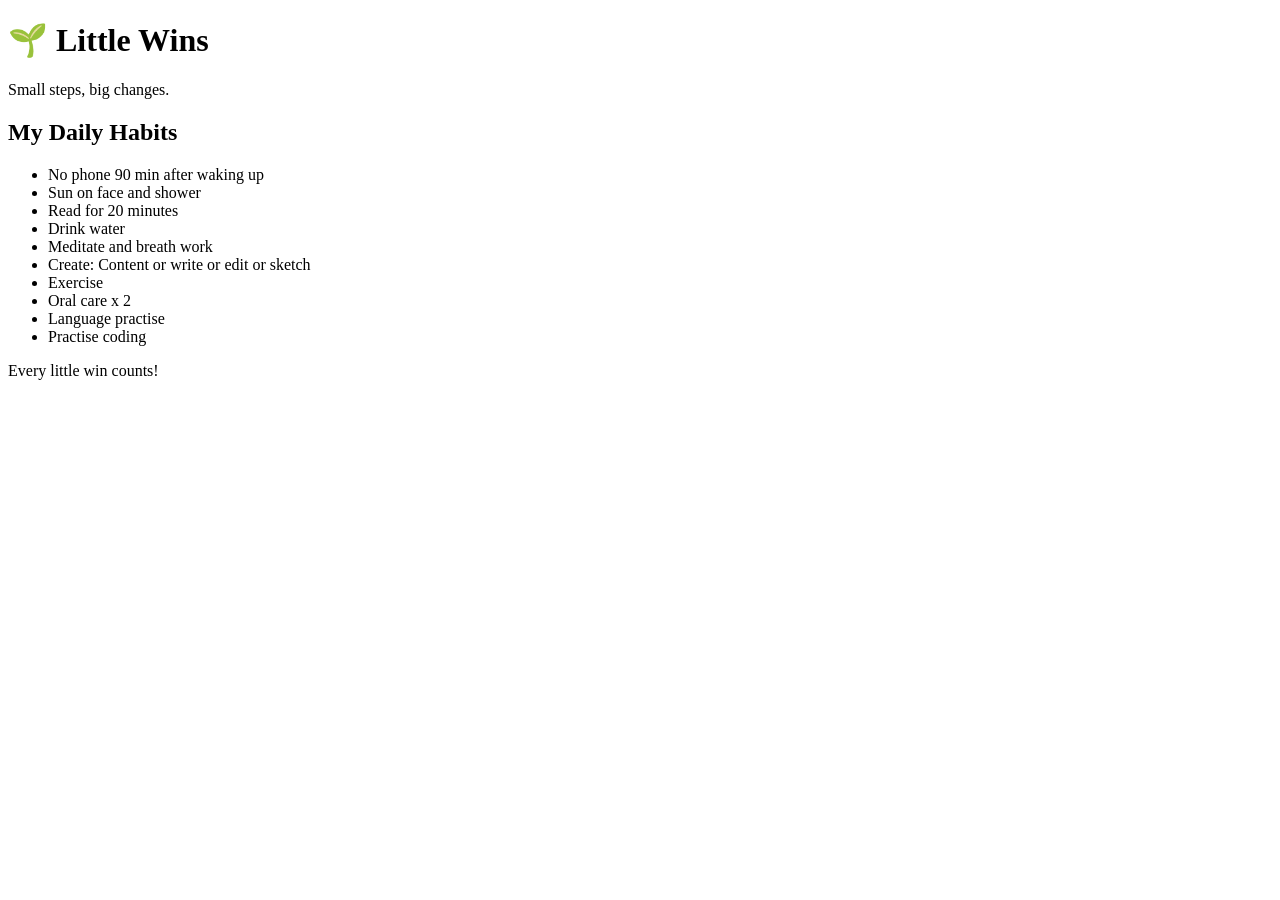
==== index.html @ 44e0239c "index.html" ====
<!DOCTYPE html>
<html lang="en">
<head>
  <meta charset="UTF-8">
  <meta name="viewport" content="width=device-width, initial-scale=1.0">
  <title>Little Wins | Habit Tracker</title>
</head>
<body>
  <h1>🌱 Little Wins</h1>
  <p>Small steps, big changes.</p>

  <h2>My Daily Habits</h2>

  <ul>
<li> No phone 90 min after waking up</li>
  <li>Sun on face and shower</li>
    <li>Read for 20 minutes</li>
    <li>Drink water</li>
  <li>Meditate and breath work</li>
  <li>Create: Content or write or edit or sketch</li>
    <li>Exercise</li>
  <li>Oral care x 2 </li>
  <li>Language practise</li>
    <li>Practise coding</li>
  </ul>

  <p>Every little win counts!</p>
</body>
</html>
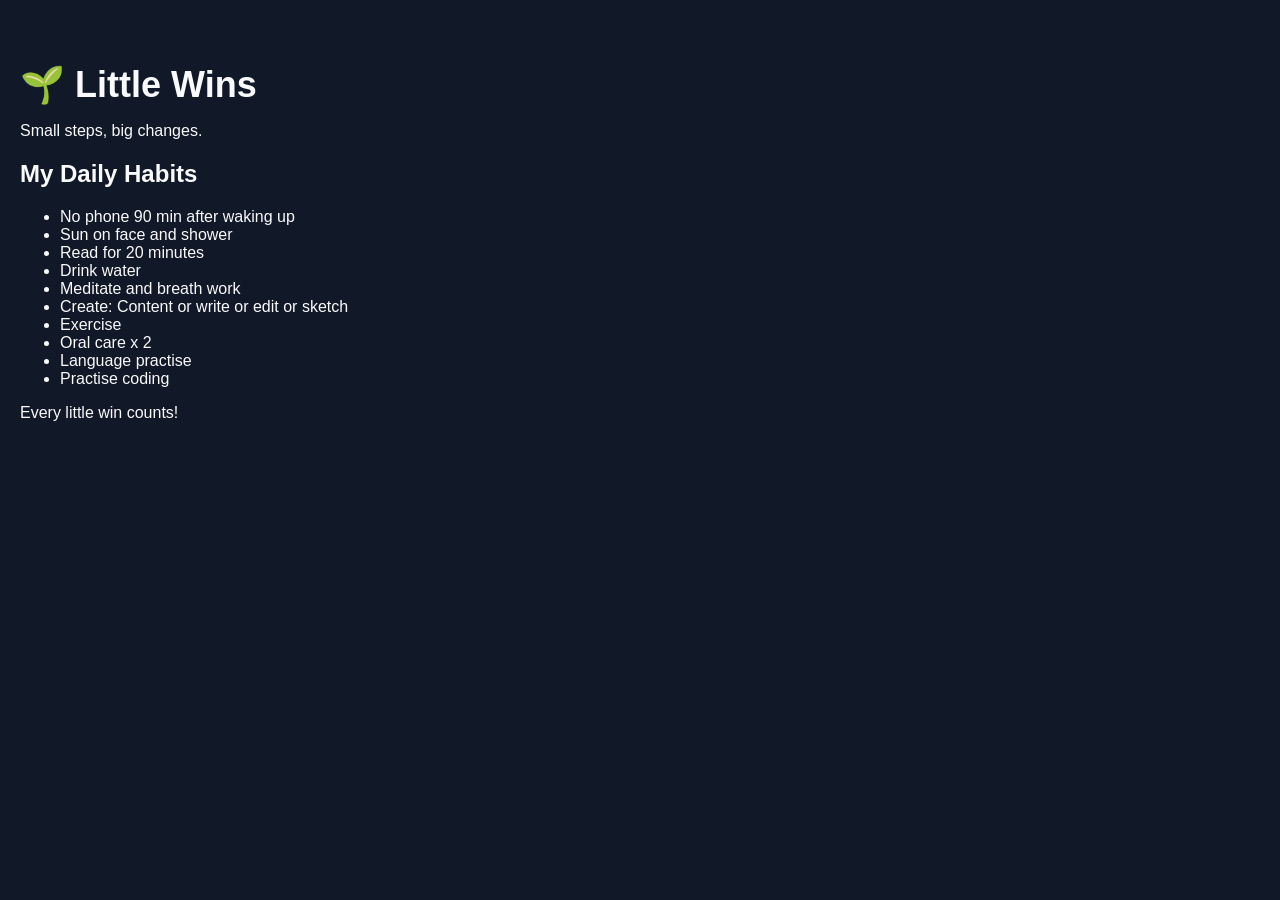
==== commit 0c0fb316: "index.html" ====
--- a/index.html
+++ b/index.html
@@ -4,6 +4,7 @@
 <head>
   <meta charset="UTF-8">
   <meta name="viewport" content="width=device-width, initial-scale=1.0">
+  <link rel="stylesheet" href="style.css">
   <title>Little Wins | Habit Tracker</title>
 </head>
 <body>
--- a/style.css
+++ b/style.css
@@ -0,0 +1,79 @@
+
+/* The basic look of our page */
+* {
+  box-sizing: border-box;
+}
+
+body {
+  margin: 0;
+  padding: 40px 20px;
+  font-family: Arial, sans-serif;
+  background: #111827;
+  color: #f9fafb;
+}
+
+/* Main app container */
+.container {
+  max-width: 650px;
+  margin: 0 auto;
+}
+
+/* Headings */
+h1 {
+  font-size: 36px;
+  margin-bottom: 8px;
+}
+
+.subtitle {
+  color: #9ca3af;
+  margin-bottom: 32px;
+}
+
+/* Habit cards */
+.habit {
+  display: flex;
+  align-items: center;
+  gap: 12px;
+  background: #1f2937;
+  padding: 18px;
+  margin: 12px 0;
+  border-radius: 14px;
+  border: 1px solid #374151;
+  font-size: 16px;
+}
+
+/* Make checkboxes easier to see */
+.habit input {
+  width: 18px;
+  height: 18px;
+  accent-color: #86efac;
+}
+
+/* Progress area */
+.progress-card {
+  background: #1f2937;
+  padding: 20px;
+  margin: 28px 0;
+  border-radius: 16px;
+}
+
+.progress-track {
+  height: 10px;
+  background: #374151;
+  border-radius: 20px;
+  overflow: hidden;
+}
+
+.progress-fill {
+  width: 0%;
+  height: 100%;
+  background: #86efac;
+  border-radius: 20px;
+}
+
+footer {
+  margin-top: 32px;
+  color: #9ca3af;
+  text-align: center;
+  font-size: 14px;
+}
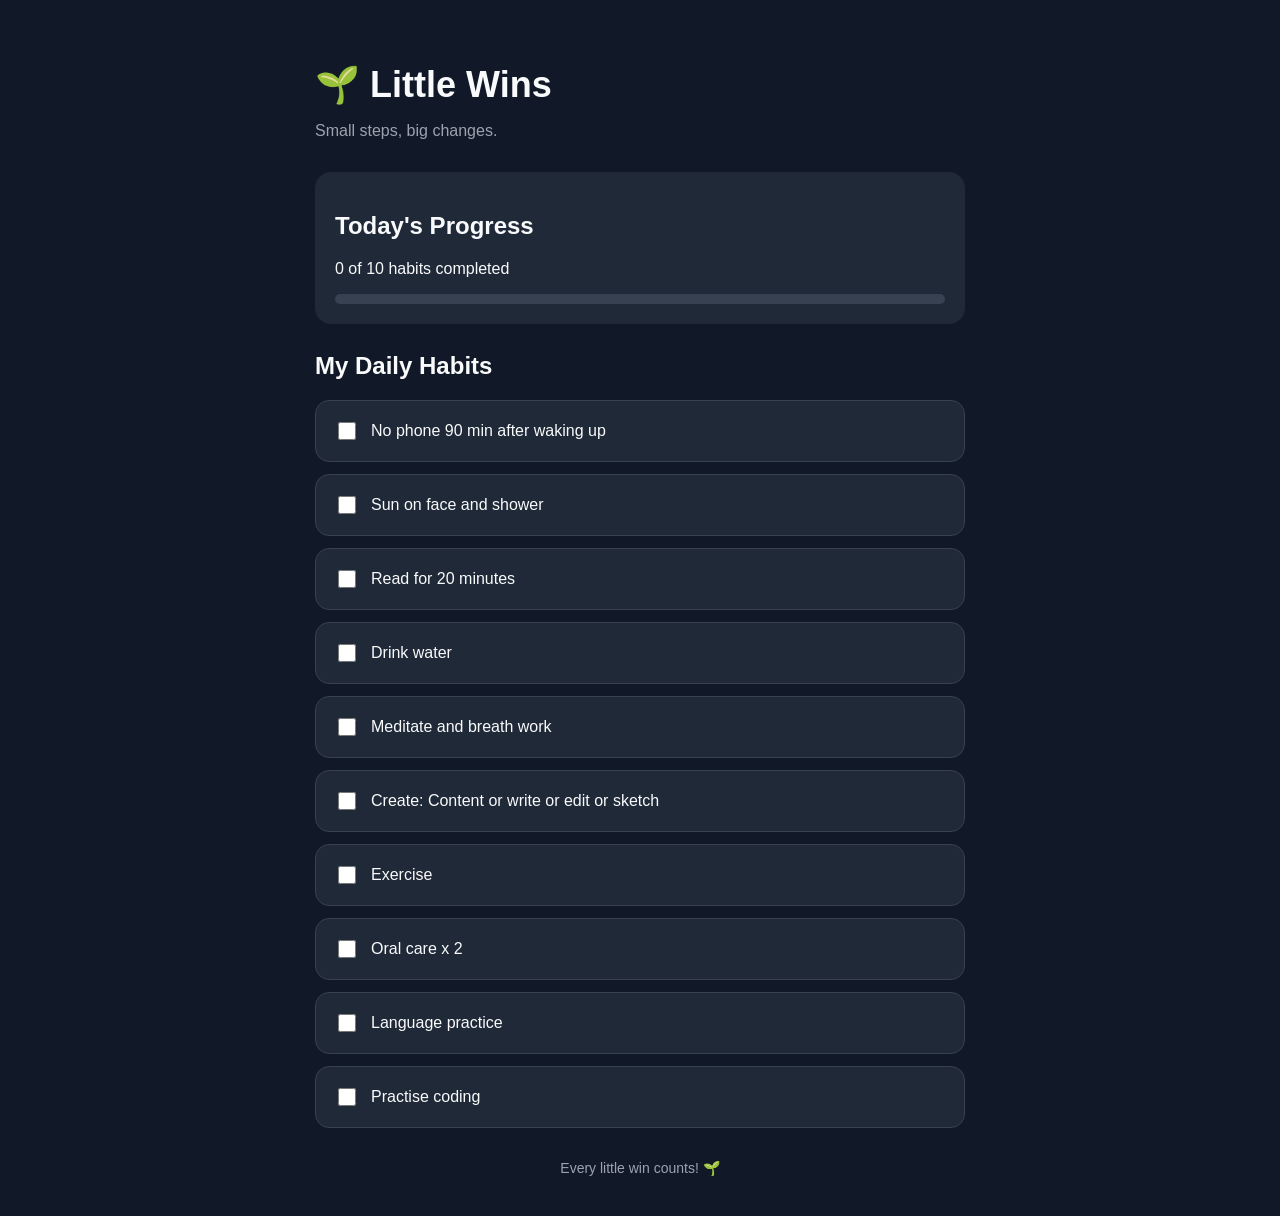
==== commit 32bd6f57: "Update index.html Add personal habits and tracker layout" ====
--- a/index.html
+++ b/index.html
@@ -4,28 +4,77 @@
 <head>
   <meta charset="UTF-8">
   <meta name="viewport" content="width=device-width, initial-scale=1.0">
+  <title>Little Wins | Habit Tracker</title>
   <link rel="stylesheet" href="style.css">
-  <title>Little Wins | Habit Tracker</title>
 </head>
+
 <body>
-  <h1>🌱 Little Wins</h1>
-  <p>Small steps, big changes.</p>
+  <main class="container">
+    <h1>🌱 Little Wins</h1>
+    <p class="subtitle">Small steps, big changes.</p>
 
-  <h2>My Daily Habits</h2>
+    <section class="progress-card">
+      <h2>Today's Progress</h2>
+      <p><span id="completed">0</span> of 10 habits completed</p>
 
-  <ul>
-<li> No phone 90 min after waking up</li>
-  <li>Sun on face and shower</li>
-    <li>Read for 20 minutes</li>
-    <li>Drink water</li>
-  <li>Meditate and breath work</li>
-  <li>Create: Content or write or edit or sketch</li>
-    <li>Exercise</li>
-  <li>Oral care x 2 </li>
-  <li>Language practise</li>
-    <li>Practise coding</li>
-  </ul>
+      <div class="progress-track">
+        <div class="progress-fill" id="progress-fill"></div>
+      </div>
+    </section>
 
-  <p>Every little win counts!</p>
+    <h2>My Daily Habits</h2>
+
+    <label class="habit">
+      <input type="checkbox">
+      No phone 90 min after waking up
+    </label>
+
+    <label class="habit">
+      <input type="checkbox">
+      Sun on face and shower
+    </label>
+
+    <label class="habit">
+      <input type="checkbox">
+      Read for 20 minutes
+    </label>
+
+    <label class="habit">
+      <input type="checkbox">
+      Drink water
+    </label>
+
+    <label class="habit">
+      <input type="checkbox">
+      Meditate and breath work
+    </label>
+
+    <label class="habit">
+      <input type="checkbox">
+      Create: Content or write or edit or sketch
+    </label>
+
+    <label class="habit">
+      <input type="checkbox">
+      Exercise
+    </label>
+
+    <label class="habit">
+      <input type="checkbox">
+      Oral care x 2
+    </label>
+
+    <label class="habit">
+      <input type="checkbox">
+      Language practice
+    </label>
+
+    <label class="habit">
+      <input type="checkbox">
+      Practise coding
+    </label>
+
+    <footer>Every little win counts! 🌱</footer>
+  </main>
 </body>
 </html>
--- a/style.css
+++ b/style.css
@@ -1,5 +1,6 @@
 
 /* The basic look of our page */
+
 * {
   box-sizing: border-box;
 }
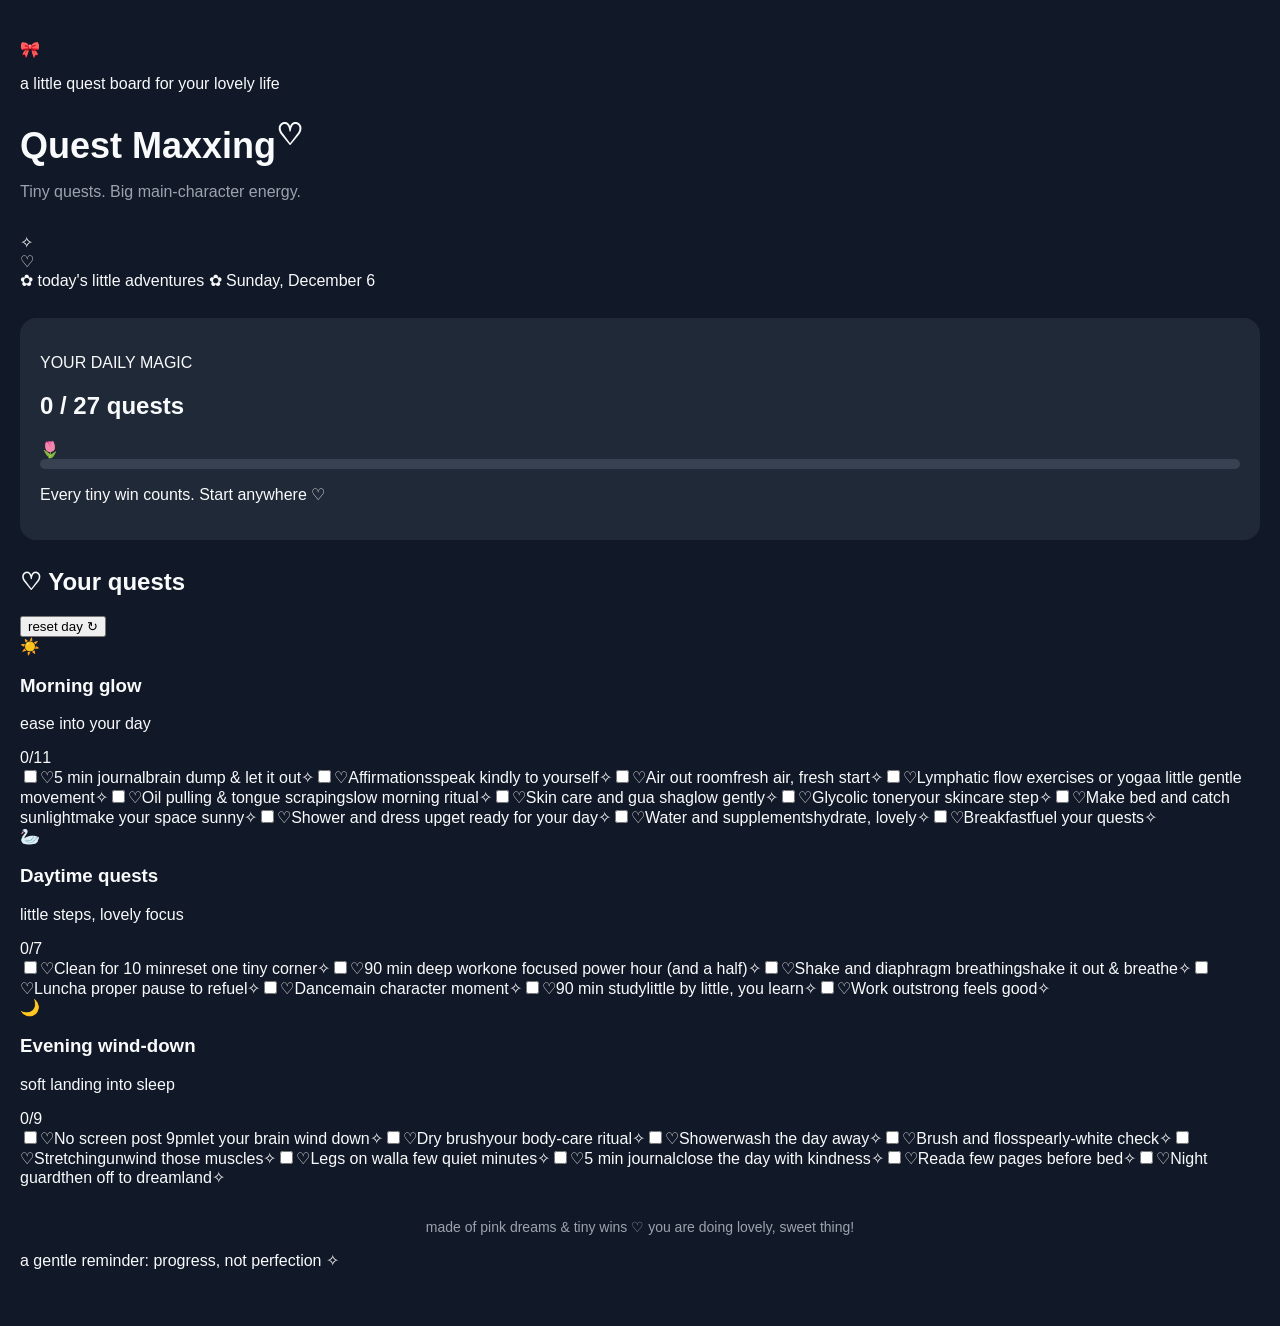
==== commit 579f77b5: "Rebrand app as Quest Maxxing and add daily quests" ====
--- a/index.html
+++ b/index.html
@@ -1,80 +1,179 @@
-
 <!DOCTYPE html>
 <html lang="en">
 <head>
   <meta charset="UTF-8">
   <meta name="viewport" content="width=device-width, initial-scale=1.0">
-  <title>Little Wins | Habit Tracker</title>
+  <meta name="theme-color" content="#fff0f5">
+  <meta name="description" content="A cute little quest board for showing up for yourself, one heart at a time.">
+  <title>Quest Maxxing ♡</title>
+  <link rel="preconnect" href="https://fonts.googleapis.com">
+  <link rel="preconnect" href="https://fonts.gstatic.com" crossorigin>
+  <link href="https://fonts.googleapis.com/css2?family=Fredoka:wght@400;500;600;700&family=Nunito:wght@400;600;700;800;900&display=swap" rel="stylesheet">
   <link rel="stylesheet" href="style.css">
 </head>
+<body>
+  <div class="page-wrap">
+    <header class="hero">
+      <div class="bow" aria-hidden="true">🎀</div>
+      <div>
+        <p class="eyebrow">a little quest board for your lovely life</p>
+        <h1>Quest <span>Maxxing</span><sup>♡</sup></h1>
+        <p class="subtitle">Tiny quests. Big main-character energy.</p>
+      </div>
+      <div class="sparkle sparkle-one" aria-hidden="true">✧</div>
+      <div class="sparkle sparkle-two" aria-hidden="true">♡</div>
+    </header>
 
-<body>
-  <main class="container">
-    <h1>🌱 Little Wins</h1>
-    <p class="subtitle">Small steps, big changes.</p>
+    <main class="paper">
+      <div class="paper-top">
+        <span class="sticker">✿ today's little adventures ✿</span>
+        <span class="date" id="today"></span>
+      </div>
 
-    <section class="progress-card">
-      <h2>Today's Progress</h2>
-      <p><span id="completed">0</span> of 10 habits completed</p>
+      <section class="progress-card" aria-live="polite">
+        <div class="progress-copy">
+          <div>
+            <p class="section-kicker">YOUR DAILY MAGIC</p>
+            <h2><span id="completed">0</span> <span class="muted">/ 27 quests</span></h2>
+          </div>
+          <div class="progress-emoji" id="progress-emoji">🌷</div>
+        </div>
+        <div class="progress-track"><div class="progress-fill" id="progress-fill"></div></div>
+        <p class="progress-note" id="progress-note">Every tiny win counts. Start anywhere ♡</p>
+      </section>
 
-      <div class="progress-track">
-        <div class="progress-fill" id="progress-fill"></div>
+      <div class="toolbar">
+        <h2>♡ Your quests</h2>
+        <button class="reset-button" id="reset" type="button" title="Clear today's checkmarks">reset day ↻</button>
       </div>
-    </section>
+      <div id="quest-groups" class="quest-groups"></div>
 
-    <h2>My Daily Habits</h2>
+      <footer>
+        <span>made of pink dreams & tiny wins</span>
+        <span class="footer-heart">♡</span>
+        <span>you are doing lovely, sweet thing!</span>
+      </footer>
+    </main>
+    <p class="page-note">a gentle reminder: progress, not perfection <span>✧</span></p>
+  </div>
 
-    <label class="habit">
-      <input type="checkbox">
-      No phone 90 min after waking up
-    </label>
+  <script>
+    const quests = [
+      { name: "5 min journal", group: "morning", note: "brain dump & let it out" },
+      { name: "Affirmations", group: "morning", note: "speak kindly to yourself" },
+      { name: "Air out room", group: "morning", note: "fresh air, fresh start" },
+      { name: "Lymphatic flow exercises or yoga", group: "morning", note: "a little gentle movement" },
+      { name: "Oil pulling & tongue scraping", group: "morning", note: "slow morning ritual" },
+      { name: "Skin care and gua sha", group: "morning", note: "glow gently" },
+      { name: "Glycolic toner", group: "morning", note: "your skincare step" },
+      { name: "Make bed and catch sunlight", group: "morning", note: "make your space sunny" },
+      { name: "Shower and dress up", group: "morning", note: "get ready for your day" },
+      { name: "Water and supplements", group: "morning", note: "hydrate, lovely" },
+      { name: "Breakfast", group: "morning", note: "fuel your quests" },
+      { name: "Clean for 10 min", group: "day", note: "reset one tiny corner" },
+      { name: "90 min deep work", group: "day", note: "one focused power hour (and a half)" },
+      { name: "Shake and diaphragm breathing", group: "day", note: "shake it out & breathe" },
+      { name: "Lunch", group: "day", note: "a proper pause to refuel" },
+      { name: "Dance", group: "day", note: "main character moment" },
+      { name: "90 min study", group: "day", note: "little by little, you learn" },
+      { name: "Work out", group: "day", note: "strong feels good" },
+      { name: "No screen post 9pm", group: "evening", note: "let your brain wind down" },
+      { name: "Dry brush", group: "evening", note: "your body-care ritual" },
+      { name: "Shower", group: "evening", note: "wash the day away" },
+      { name: "Brush and floss", group: "evening", note: "pearly-white check" },
+      { name: "Stretching", group: "evening", note: "unwind those muscles" },
+      { name: "Legs on wall", group: "evening", note: "a few quiet minutes" },
+      { name: "5 min journal", group: "evening", note: "close the day with kindness" },
+      { name: "Read", group: "evening", note: "a few pages before bed" },
+      { name: "Night guard", group: "evening", note: "then off to dreamland" }
+    ];
 
-    <label class="habit">
-      <input type="checkbox">
-      Sun on face and shower
-    </label>
+    const sections = [
+      { id: "morning", title: "Morning glow", icon: "☀️", subtitle: "ease into your day" },
+      { id: "day", title: "Daytime quests", icon: "🦢", subtitle: "little steps, lovely focus" },
+      { id: "evening", title: "Evening wind-down", icon: "🌙", subtitle: "soft landing into sleep" }
+    ];
 
-    <label class="habit">
-      <input type="checkbox">
-      Read for 20 minutes
-    </label>
+    const todayKey = new Date().toLocaleDateString("en-CA");
+    const storageKey = "quest-maxxing-" + todayKey;
+    let completed = new Set(JSON.parse(localStorage.getItem(storageKey) || "[]"));
+    const list = document.getElementById("quest-groups");
 
-    <label class="habit">
-      <input type="checkbox">
-      Drink water
-    </label>
+    document.getElementById("today").textContent = new Date().toLocaleDateString(undefined, {
+      weekday: "long", month: "long", day: "numeric"
+    });
 
-    <label class="habit">
-      <input type="checkbox">
-      Meditate and breath work
-    </label>
+    sections.forEach(section => {
+      const group = document.createElement("section");
+      group.className = "quest-section";
+      const heading = document.createElement("div");
+      heading.className = "group-heading";
+      heading.innerHTML = '<span class="group-icon">' + section.icon + '</span><div><h3>' + section.title + '</h3><p>' + section.subtitle + '</p></div><span class="group-count" id="count-' + section.id + '"></span>';
+      const items = document.createElement("div");
+      items.className = "quest-list";
 
-    <label class="habit">
-      <input type="checkbox">
-      Create: Content or write or edit or sketch
-    </label>
+      quests.forEach((quest, index) => {
+        if (quest.group !== section.id) return;
+        const label = document.createElement("label");
+        label.className = "quest";
+        label.dataset.index = index;
+        label.innerHTML = '<input type="checkbox" aria-label="Complete ' + quest.name.replace(/&/g, '&amp;').replace(/"/g, '&quot;') + '"><span class="heart" aria-hidden="true">♡</span><span class="quest-copy"><span class="quest-name"></span><span class="quest-note"></span></span><span class="tiny-sparkle" aria-hidden="true">✧</span>';
+        label.querySelector(".quest-name").textContent = quest.name;
+        label.querySelector(".quest-note").textContent = quest.note;
+        const checkbox = label.querySelector("input");
+        checkbox.checked = completed.has(index);
+        label.classList.toggle("is-done", checkbox.checked);
+        checkbox.addEventListener("change", () => {
+          if (checkbox.checked) completed.add(index);
+          else completed.delete(index);
+          label.classList.toggle("is-done", checkbox.checked);
+          save();
+        });
+        items.appendChild(label);
+      });
 
-    <label class="habit">
-      <input type="checkbox">
-      Exercise
-    </label>
+      group.append(heading, items);
+      list.appendChild(group);
+    });
 
-    <label class="habit">
-      <input type="checkbox">
-      Oral care x 2
-    </label>
+    function save() {
+      localStorage.setItem(storageKey, JSON.stringify([...completed]));
+      updateProgress();
+    }
 
-    <label class="habit">
-      <input type="checkbox">
-      Language practice
-    </label>
+    function updateProgress() {
+      const total = quests.length;
+      const count = completed.size;
+      document.getElementById("completed").textContent = count;
+      document.getElementById("progress-fill").style.width = (count / total * 100) + "%";
+      document.getElementById("progress-note").textContent =
+        count === total ? "ALL QUESTS CLEARED! You absolute star ✨" :
+        count === 0 ? "Every tiny win counts. Start anywhere ♡" :
+        count >= 20 ? "Look at you go!! So much lovely progress ♡" :
+        count >= 10 ? "You're on a roll, quest queen! Keep blooming 🌸" :
+        "One heart at a time. You're doing amazing ♡";
+      document.getElementById("progress-emoji").textContent =
+        count === total ? "🏆" : count >= 20 ? "🌸" : count >= 10 ? "🩷" : "🌷";
 
-    <label class="habit">
-      <input type="checkbox">
-      Practise coding
-    </label>
+      sections.forEach(section => {
+        const totalInGroup = quests.filter(q => q.group === section.id).length;
+        const doneInGroup = quests.filter((q, i) => q.group === section.id && completed.has(i)).length;
+        document.getElementById("count-" + section.id).textContent = doneInGroup + "/" + totalInGroup;
+      });
+    }
 
-    <footer>Every little win counts! 🌱</footer>
-  </main>
+    document.getElementById("reset").addEventListener("click", () => {
+      if (!completed.size || confirm("Reset all of today's quest hearts?")) {
+        completed.clear();
+        document.querySelectorAll(".quest input").forEach(input => {
+          input.checked = false;
+          input.closest(".quest").classList.remove("is-done");
+        });
+        save();
+      }
+    });
+
+    updateProgress();
+  </script>
 </body>
 </html>
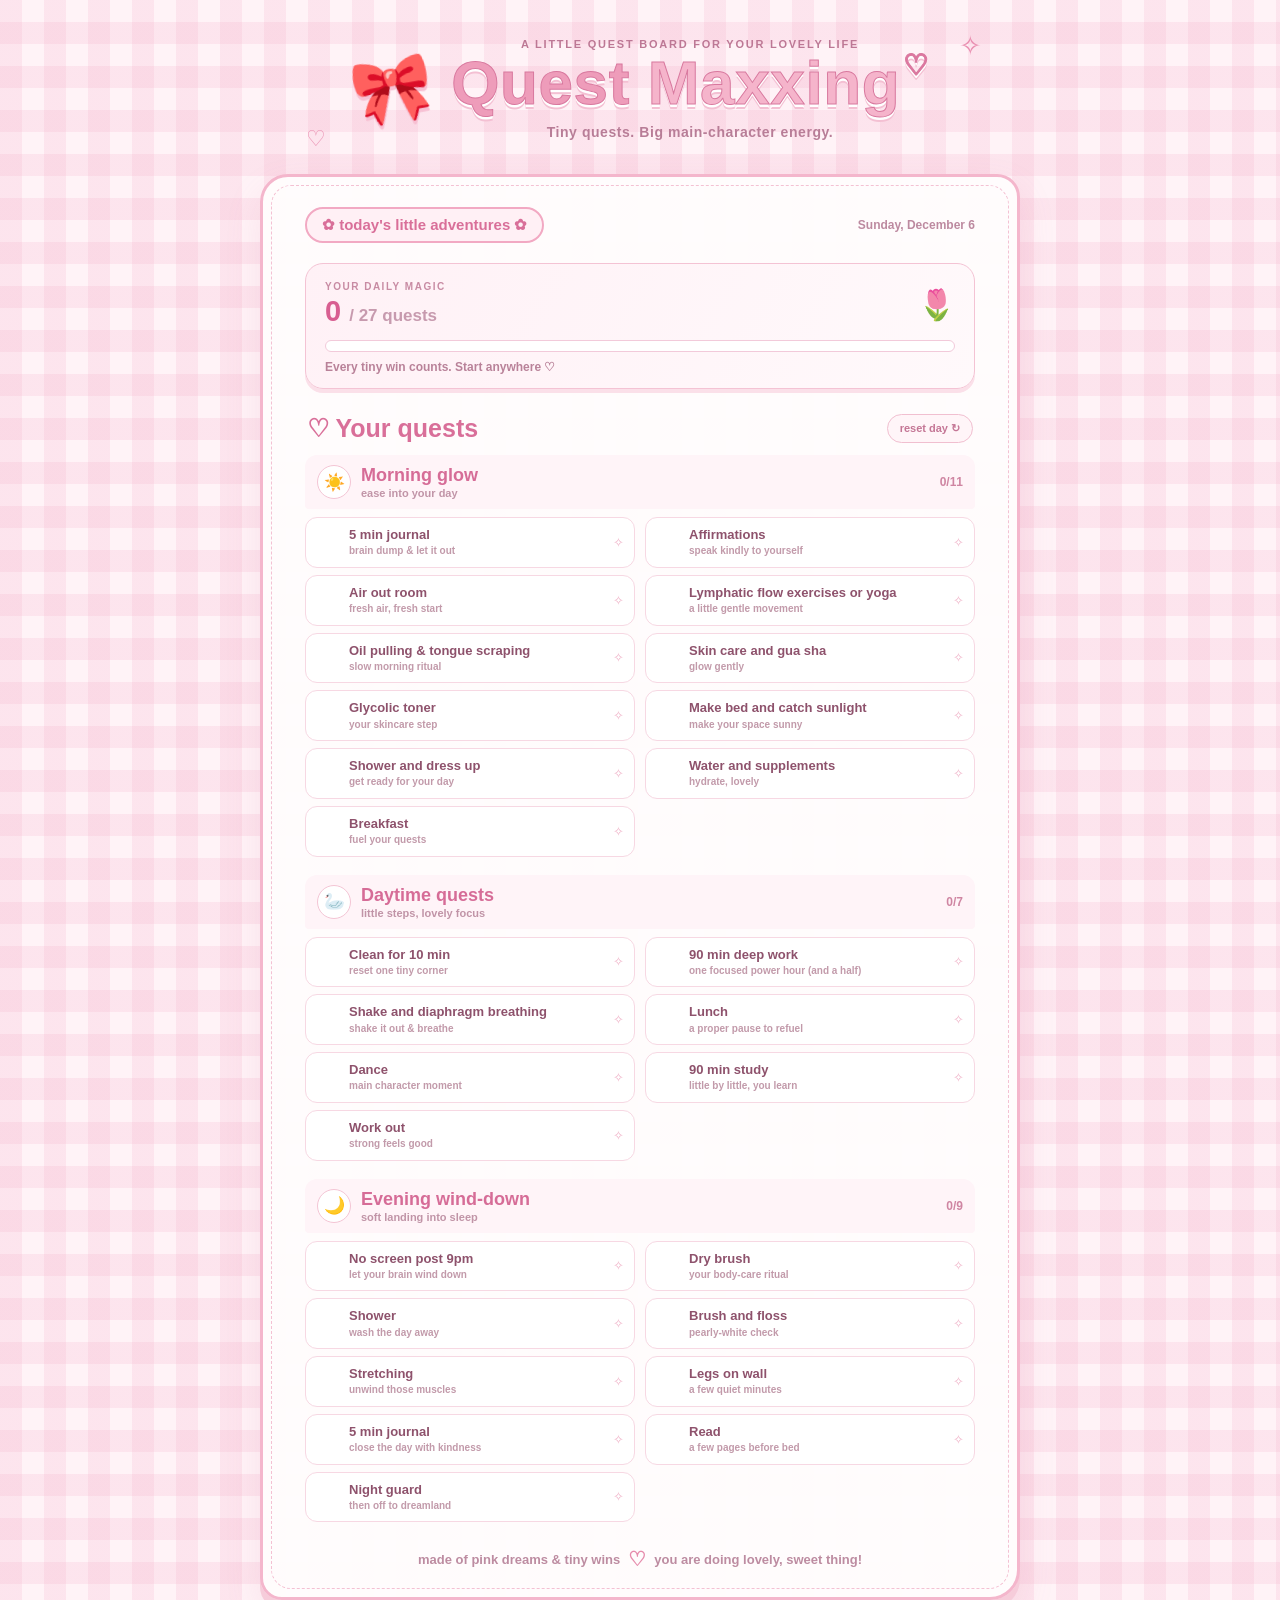
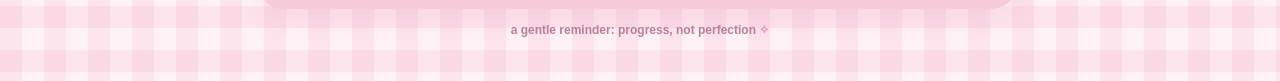
==== commit 84ec5032: "Polish quest completion heart icons" ====
--- a/index.html
+++ b/index.html
@@ -117,7 +117,7 @@
         const label = document.createElement("label");
         label.className = "quest";
         label.dataset.index = index;
-        label.innerHTML = '<input type="checkbox" aria-label="Complete ' + quest.name.replace(/&/g, '&amp;').replace(/"/g, '&quot;') + '"><span class="heart" aria-hidden="true">♡</span><span class="quest-copy"><span class="quest-name"></span><span class="quest-note"></span></span><span class="tiny-sparkle" aria-hidden="true">✧</span>';
+        label.innerHTML = '<input type="checkbox" aria-label="Complete ' + quest.name.replace(/&/g, '&amp;').replace(/"/g, '&quot;') + '"><span class="heart" aria-hidden="true"></span><span class="quest-copy"><span class="quest-name"></span><span class="quest-note"></span></span><span class="tiny-sparkle" aria-hidden="true">✧</span>';
         label.querySelector(".quest-name").textContent = quest.name;
         label.querySelector(".quest-note").textContent = quest.note;
         const checkbox = label.querySelector("input");
--- a/style.css
+++ b/style.css
@@ -1,80 +1,127 @@
-
-/* The basic look of our page */
-
-* {
-  box-sizing: border-box;
+:root {
+  --pink: #e77fa6;
+  --pink-deep: #d85f91;
+  --pink-mid: #f3a9c4;
+  --pink-soft: #ffe6ef;
+  --pink-pale: #fff5f8;
+  --ink: #8f4968;
+  --muted: #b9859b;
+  --paper: #fffdfd;
+  --line: #f6c5d7;
+  --shadow: rgba(205, 105, 147, .13);
 }
-
+* { box-sizing: border-box; }
 body {
   margin: 0;
-  padding: 40px 20px;
-  font-family: Arial, sans-serif;
-  background: #111827;
-  color: #f9fafb;
+  min-height: 100vh;
+  padding: 34px 18px 44px;
+  color: var(--ink);
+  font-family: "Nunito", sans-serif;
+  background-color: #fff3f7;
+  background-image:
+    linear-gradient(90deg, rgba(244, 173, 198, .20) 50%, transparent 50%),
+    linear-gradient(rgba(244, 173, 198, .20) 50%, transparent 50%);
+  background-size: 44px 44px;
+  background-position: 0 0, 22px 22px;
 }
-
-/* Main app container */
-.container {
-  max-width: 650px;
-  margin: 0 auto;
+button, input { font: inherit; }
+.page-wrap { width: min(100%, 760px); margin: 0 auto; }
+.hero {
+  position: relative; display: flex; align-items: center; justify-content: center;
+  gap: 18px; text-align: center; margin: 0 auto 22px; padding: 4px 20px 12px;
 }
-
-/* Headings */
+.bow { font-size: clamp(42px, 8vw, 66px); filter: drop-shadow(0 4px 0 #f7c0d3); transform: rotate(-10deg); }
+.eyebrow { margin: 0 0 2px; color: #bd7895; font-size: 11px; font-weight: 900; letter-spacing: .16em; text-transform: uppercase; }
 h1 {
-  font-size: 36px;
-  margin-bottom: 8px;
+  margin: 0; color: #ee9cba; font: 600 clamp(38px, 8vw, 62px)/1 "Fredoka", sans-serif;
+  letter-spacing: .01em; -webkit-text-stroke: 1px #d8789e;
+  text-shadow: 0 3px 0 #fff, 0 5px 0 #f4c0d3;
 }
-
-.subtitle {
-  color: #9ca3af;
-  margin-bottom: 32px;
+h1 span { color: #f5b4cb; }
+h1 sup { color: #df75a0; font-size: .45em; vertical-align: top; margin-left: 3px; }
+.subtitle { margin: 10px 0 0; color: #b87d97; font-size: 14px; font-weight: 800; letter-spacing: .04em; }
+.sparkle { position: absolute; color: #e98eb0; font-size: 27px; }
+.sparkle-one { top: -4px; right: 5%; }
+.sparkle-two { bottom: 0; left: 6%; font-size: 22px; }
+.paper {
+  position: relative; overflow: hidden; padding: 28px clamp(17px, 5vw, 42px) 24px;
+  border: 3px solid #f4b6cc; border-radius: 28px 23px 30px 22px;
+  background: rgba(255, 253, 253, .96);
+  box-shadow: 0 9px 0 #f6ccda, 0 16px 36px var(--shadow);
 }
-
-/* Habit cards */
-.habit {
-  display: flex;
-  align-items: center;
-  gap: 12px;
-  background: #1f2937;
-  padding: 18px;
-  margin: 12px 0;
-  border-radius: 14px;
-  border: 1px solid #374151;
-  font-size: 16px;
+.paper::before {
+  content: ""; position: absolute; inset: 8px; pointer-events: none;
+  border: 1.5px dashed #f4c1d3; border-radius: 20px;
 }
-
-/* Make checkboxes easier to see */
-.habit input {
-  width: 18px;
-  height: 18px;
-  accent-color: #86efac;
+.paper-top, .toolbar, .progress-card, .quest-groups, footer { position: relative; z-index: 1; }
+.paper-top { display: flex; justify-content: space-between; align-items: center; gap: 12px; margin: 2px 0 20px; }
+.sticker {
+  display: inline-block; padding: 7px 15px; border: 2px solid #f2a9c3; border-radius: 99px;
+  color: #d96f99; background: #fff0f5; font: 600 15px "Fredoka", sans-serif;
 }
-
-/* Progress area */
+.date { color: #bd8aa0; font-size: 12px; font-weight: 800; text-align: right; }
 .progress-card {
-  background: #1f2937;
-  padding: 20px;
-  margin: 28px 0;
-  border-radius: 16px;
+  padding: 17px 19px 14px; margin-bottom: 25px; border: 1.5px solid #f4c3d4;
+  border-radius: 18px; background: linear-gradient(120deg, #fff1f6, #fff9fb);
+  box-shadow: 0 4px 0 #fbe0e9;
 }
-
-.progress-track {
-  height: 10px;
-  background: #374151;
-  border-radius: 20px;
-  overflow: hidden;
+.progress-copy { display: flex; align-items: center; justify-content: space-between; }
+.section-kicker { margin: 0 0 3px; color: #c88ba3; font-size: 10px; font-weight: 900; letter-spacing: .15em; }
+.progress-card h2 { margin: 0; color: var(--pink-deep); font: 600 29px "Fredoka", sans-serif; }
+.progress-card .muted { color: #c79aae; font-size: 17px; }
+.progress-emoji { font-size: 30px; }
+.progress-track { height: 12px; margin-top: 12px; overflow: hidden; border: 1px solid #f2cada; border-radius: 30px; background: #fff; }
+.progress-fill { width: 0; height: 100%; border-radius: inherit; background: repeating-linear-gradient(135deg, #ef9fbb, #ef9fbb 8px, #f7bfd1 8px, #f7bfd1 16px); transition: width .25s ease; }
+.progress-note { margin: 8px 0 0; color: #b98299; font-size: 12px; font-weight: 800; }
+.toolbar { display: flex; align-items: center; justify-content: space-between; gap: 10px; margin: 0 2px 12px; }
+.toolbar h2 { margin: 0; color: #d96f99; font: 600 25px "Fredoka", sans-serif; }
+.reset-button { padding: 7px 12px; border: 1.5px solid #f1bfd0; border-radius: 99px; color: #c47695; background: #fff5f8; font-size: 11px; font-weight: 900; cursor: pointer; transition: .18s ease; }
+.reset-button:hover { color: white; background: #e98db0; border-color: #e98db0; transform: rotate(-2deg); }
+.quest-section { margin: 0 0 18px; }
+.group-heading { display: flex; align-items: center; gap: 10px; padding: 10px 12px; margin-bottom: 8px; border-bottom: 2px wavy #f1bfd0; border-radius: 12px 12px 4px 4px; background: #fff4f8; }
+.group-icon { display: grid; place-items: center; width: 34px; height: 34px; border: 1px solid #f4c5d5; border-radius: 50%; background: white; font-size: 17px; }
+.group-heading h3 { margin: 0; color: #d66c97; font: 600 18px "Fredoka", sans-serif; }
+.group-heading p { margin: 1px 0 0; color: #c194a7; font-size: 11px; font-weight: 700; }
+.group-count { margin-left: auto; color: #cf85a2; font-size: 12px; font-weight: 900; }
+.quest-list { display: grid; grid-template-columns: 1fr 1fr; gap: 7px 10px; }
+.quest {
+  display: flex; min-width: 0; align-items: center; gap: 9px; padding: 9px 10px;
+  border: 1px solid #f7d8e3; border-radius: 12px; background: #fff;
+  cursor: pointer; transition: border-color .18s ease, background .18s ease, transform .18s ease;
 }
-
-.progress-fill {
-  width: 0%;
-  height: 100%;
-  background: #86efac;
-  border-radius: 20px;
+.quest:hover { border-color: #efa8c2; background: #fff8fa; transform: translateY(-1px); }
+.quest input { position: absolute; opacity: 0; width: 1px; height: 1px; }
+.quest input:focus-visible + .heart { outline: 3px solid #e98db0; outline-offset: 3px; }
+.heart { flex: 0 0 24px; color: #ed9fba; font: 26px/1 "Nunito", sans-serif; transition: .18s ease; }
+.quest-copy { display: flex; min-width: 0; flex: 1; flex-direction: column; }
+.quest-name { color: #8e526c; font-size: 13px; font-weight: 900; line-height: 1.25; }
+.quest-note { margin-top: 2px; color: #c29aaa; font-size: 10px; font-weight: 700; line-height: 1.25; }
+.tiny-sparkle { color: #efb0c6; font-size: 13px; }
+.quest.is-done { border-color: #f0b4ca; background: #fff0f5; }
+.quest.is-done .heart { color: #df6f9a; }
+.quest.is-done .heart::before { content: "♥"; }
+.quest.is-done .quest-name { color: #c27d98; text-decoration: line-through; text-decoration-color: #e7a3bb; }
+.quest.is-done .tiny-sparkle { color: #dc78a0; }
+footer { display: flex; flex-wrap: wrap; justify-content: center; align-items: center; gap: 8px; margin: 25px 0 2px; color: #bd8ca1; font: 600 13px "Fredoka", sans-serif; text-align: center; }
+.footer-heart { color: #e68cac; font-size: 20px; }
+.page-note { margin: 23px 0 0; color: #b98099; font-size: 12px; font-weight: 800; text-align: center; }
+.page-note span { color: #e88eaf; }
+@media (max-width: 560px) {
+  body { padding: 22px 11px 32px; }
+  .hero { gap: 8px; padding-inline: 2px; }
+  .bow { font-size: 40px; }
+  .eyebrow { font-size: 9px; }
+  .subtitle { font-size: 12px; }
+  .paper { padding: 20px 13px 18px; border-radius: 22px; }
+  .paper::before { inset: 5px; }
+  .paper-top { align-items: flex-start; flex-direction: column; gap: 7px; }
+  .date { text-align: left; }
+  .quest-list { grid-template-columns: 1fr; gap: 6px; }
+  .quest { padding: 9px 11px; }
+  .quest-name { font-size: 14px; }
+  .quest-note { font-size: 11px; }
+  .sparkle-one { right: 0; }
 }
-
-footer {
-  margin-top: 32px;
-  color: #9ca3af;
-  text-align: center;
-  font-size: 14px;
+@media (prefers-reduced-motion: reduce) {
+  *, *::before, *::after { scroll-behavior: auto !important; transition-duration: .01ms !important; }
 }
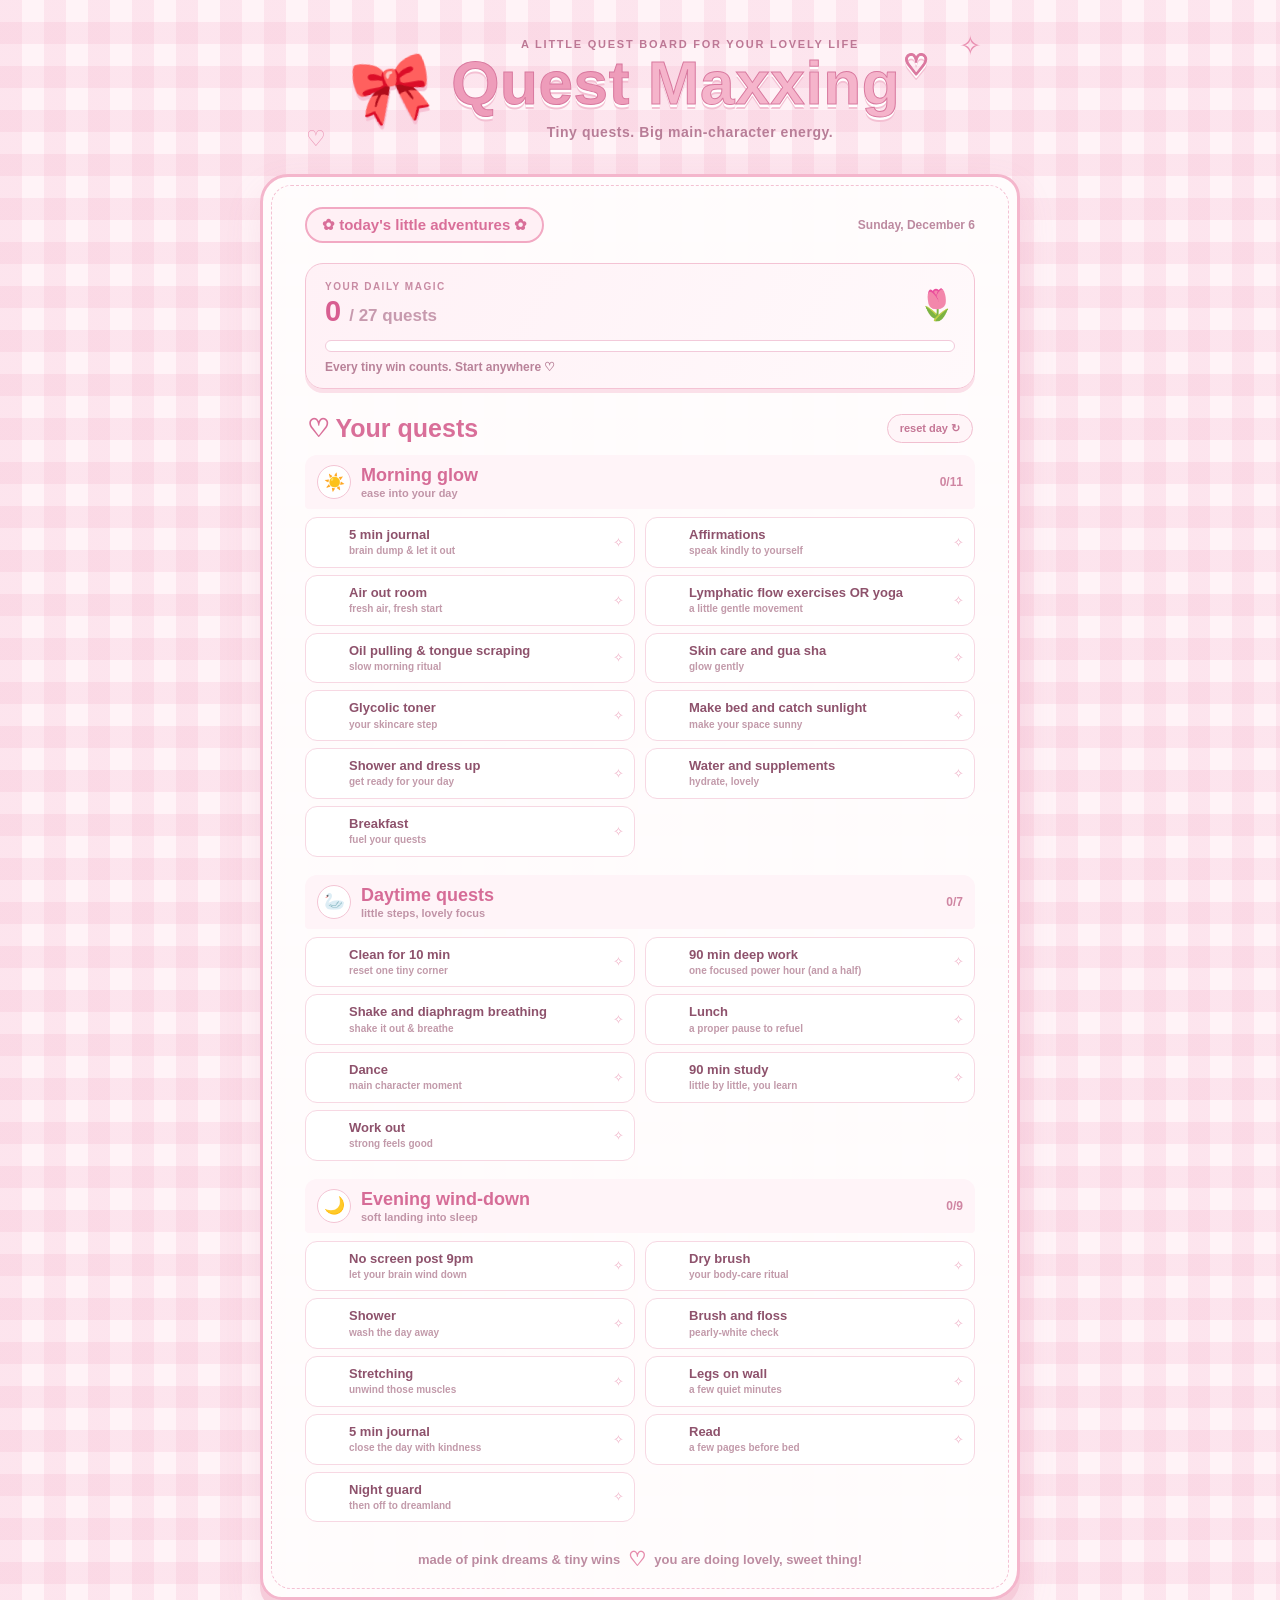
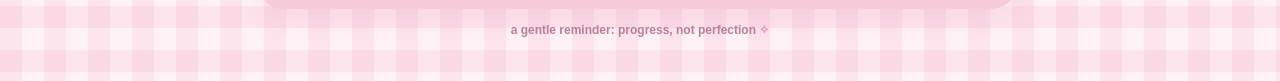
==== commit cf982761: "Clarify lymphatic flow exercises OR yoga quest" ====
--- a/index.html
+++ b/index.html
@@ -62,7 +62,7 @@
       { name: "5 min journal", group: "morning", note: "brain dump & let it out" },
       { name: "Affirmations", group: "morning", note: "speak kindly to yourself" },
       { name: "Air out room", group: "morning", note: "fresh air, fresh start" },
-      { name: "Lymphatic flow exercises or yoga", group: "morning", note: "a little gentle movement" },
+      { name: "Lymphatic flow exercises OR yoga", group: "morning", note: "a little gentle movement" },
       { name: "Oil pulling & tongue scraping", group: "morning", note: "slow morning ritual" },
       { name: "Skin care and gua sha", group: "morning", note: "glow gently" },
       { name: "Glycolic toner", group: "morning", note: "your skincare step" },
